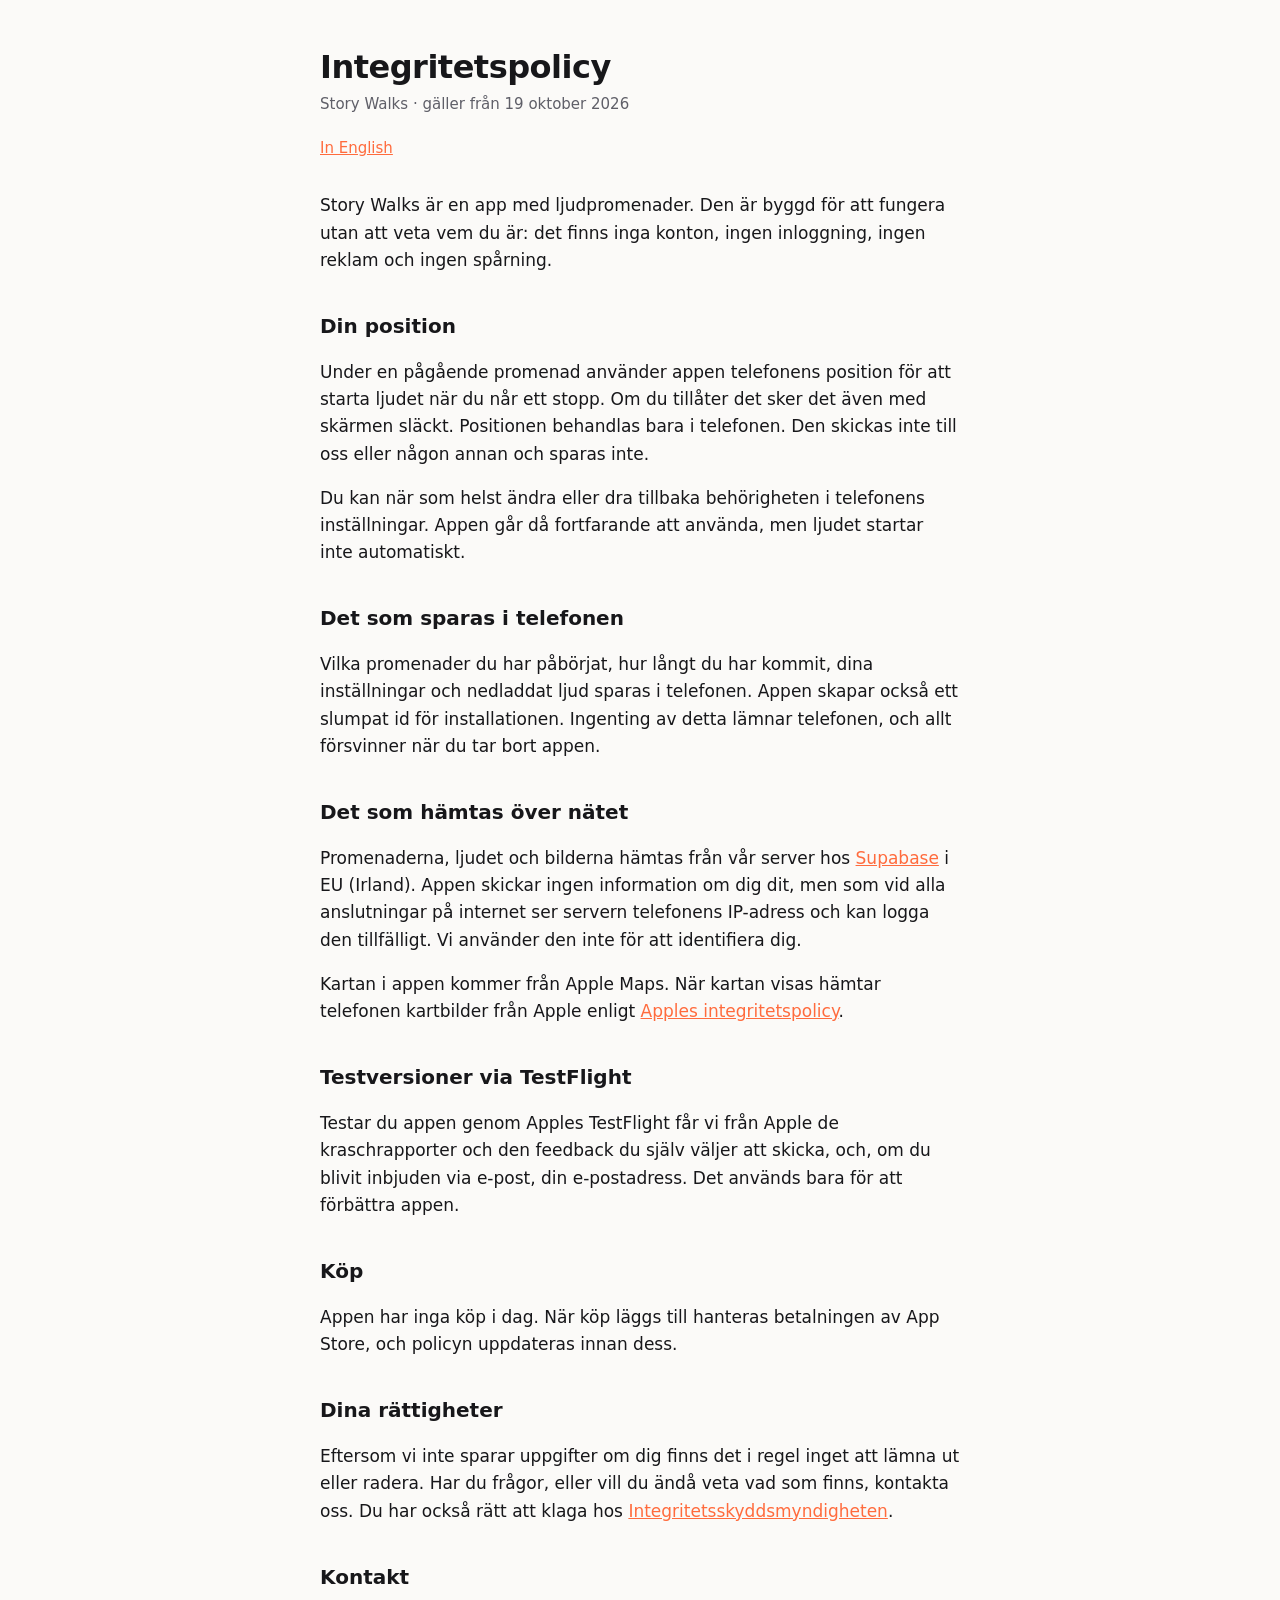
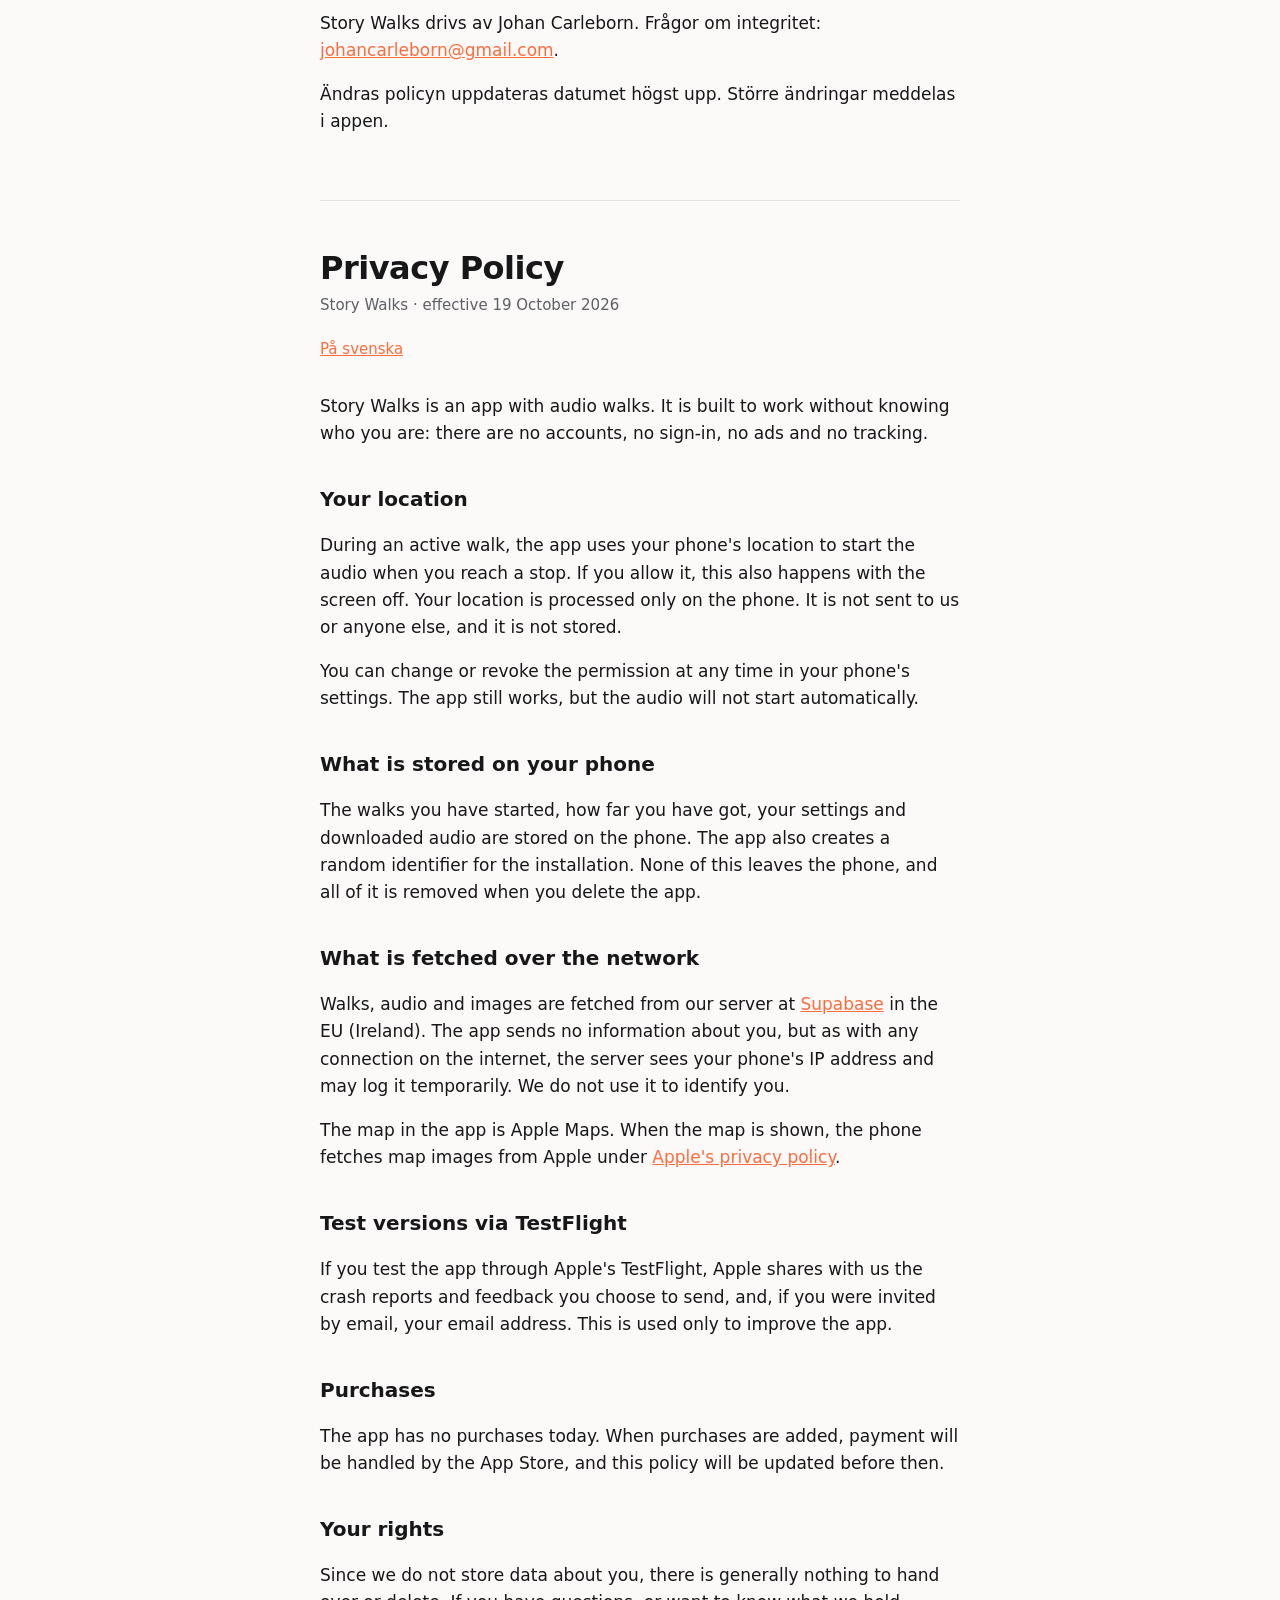
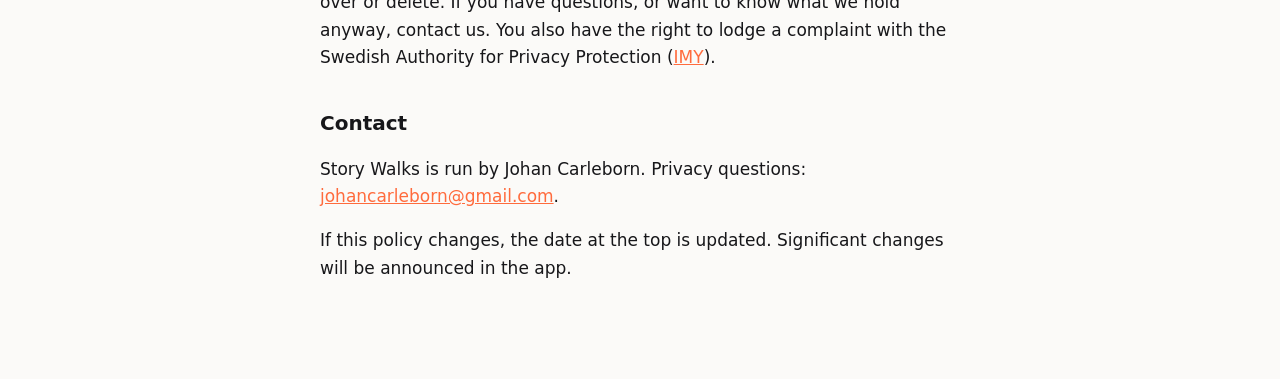
==== integritet/index.html @ 0d330c6c "Integritetspolicy på svenska och engelska Co-Authored-By: Claude Opus 5.5 <noreply@anthropic.com>" ====
<!doctype html>
<html lang="sv">
<head>
<meta charset="utf-8">
<meta name="viewport" content="width=device-width, initial-scale=1">
<title>Integritetspolicy – Story Walks</title>
<link rel="stylesheet" href="../stil.css">
</head>
<body>
<main>

<section id="sv" lang="sv">
<h1>Integritetspolicy</h1>
<p class="datum">Story Walks · gäller från 19 oktober 2026</p>
<p class="sprak"><a href="#en">In English</a></p>

<p>Story Walks är en app med ljudpromenader. Den är byggd för att fungera utan att veta vem du är: det finns inga konton, ingen inloggning, ingen reklam och ingen spårning.</p>

<h2>Din position</h2>
<p>Under en pågående promenad använder appen telefonens position för att starta ljudet när du når ett stopp. Om du tillåter det sker det även med skärmen släckt. Positionen behandlas bara i telefonen. Den skickas inte till oss eller någon annan och sparas inte.</p>
<p>Du kan när som helst ändra eller dra tillbaka behörigheten i telefonens inställningar. Appen går då fortfarande att använda, men ljudet startar inte automatiskt.</p>

<h2>Det som sparas i telefonen</h2>
<p>Vilka promenader du har påbörjat, hur långt du har kommit, dina inställningar och nedladdat ljud sparas i telefonen. Appen skapar också ett slumpat id för installationen. Ingenting av detta lämnar telefonen, och allt försvinner när du tar bort appen.</p>

<h2>Det som hämtas över nätet</h2>
<p>Promenaderna, ljudet och bilderna hämtas från vår server hos <a href="https://supabase.com/privacy">Supabase</a> i EU (Irland). Appen skickar ingen information om dig dit, men som vid alla anslutningar på internet ser servern telefonens IP-adress och kan logga den tillfälligt. Vi använder den inte för att identifiera dig.</p>
<p>Kartan i appen kommer från Apple Maps. När kartan visas hämtar telefonen kartbilder från Apple enligt <a href="https://www.apple.com/legal/privacy/">Apples integritetspolicy</a>.</p>

<h2>Testversioner via TestFlight</h2>
<p>Testar du appen genom Apples TestFlight får vi från Apple de kraschrapporter och den feedback du själv väljer att skicka, och, om du blivit inbjuden via e-post, din e-postadress. Det används bara för att förbättra appen.</p>

<h2>Köp</h2>
<p>Appen har inga köp i dag. När köp läggs till hanteras betalningen av App Store, och policyn uppdateras innan dess.</p>

<h2>Dina rättigheter</h2>
<p>Eftersom vi inte sparar uppgifter om dig finns det i regel inget att lämna ut eller radera. Har du frågor, eller vill du ändå veta vad som finns, kontakta oss. Du har också rätt att klaga hos <a href="https://www.imy.se">Integritetsskyddsmyndigheten</a>.</p>

<h2>Kontakt</h2>
<p>Story Walks drivs av Johan Carleborn. Frågor om integritet: <a href="mailto:johancarleborn@gmail.com">johancarleborn@gmail.com</a>.</p>
<p>Ändras policyn uppdateras datumet högst upp. Större ändringar meddelas i appen.</p>
</section>

<hr>

<section id="en" lang="en">
<h1>Privacy Policy</h1>
<p class="datum">Story Walks · effective 19 October 2026</p>
<p class="sprak"><a href="#sv">På svenska</a></p>

<p>Story Walks is an app with audio walks. It is built to work without knowing who you are: there are no accounts, no sign-in, no ads and no tracking.</p>

<h2>Your location</h2>
<p>During an active walk, the app uses your phone's location to start the audio when you reach a stop. If you allow it, this also happens with the screen off. Your location is processed only on the phone. It is not sent to us or anyone else, and it is not stored.</p>
<p>You can change or revoke the permission at any time in your phone's settings. The app still works, but the audio will not start automatically.</p>

<h2>What is stored on your phone</h2>
<p>The walks you have started, how far you have got, your settings and downloaded audio are stored on the phone. The app also creates a random identifier for the installation. None of this leaves the phone, and all of it is removed when you delete the app.</p>

<h2>What is fetched over the network</h2>
<p>Walks, audio and images are fetched from our server at <a href="https://supabase.com/privacy">Supabase</a> in the EU (Ireland). The app sends no information about you, but as with any connection on the internet, the server sees your phone's IP address and may log it temporarily. We do not use it to identify you.</p>
<p>The map in the app is Apple Maps. When the map is shown, the phone fetches map images from Apple under <a href="https://www.apple.com/legal/privacy/">Apple's privacy policy</a>.</p>

<h2>Test versions via TestFlight</h2>
<p>If you test the app through Apple's TestFlight, Apple shares with us the crash reports and feedback you choose to send, and, if you were invited by email, your email address. This is used only to improve the app.</p>

<h2>Purchases</h2>
<p>The app has no purchases today. When purchases are added, payment will be handled by the App Store, and this policy will be updated before then.</p>

<h2>Your rights</h2>
<p>Since we do not store data about you, there is generally nothing to hand over or delete. If you have questions, or want to know what we hold anyway, contact us. You also have the right to lodge a complaint with the Swedish Authority for Privacy Protection (<a href="https://www.imy.se/en/">IMY</a>).</p>

<h2>Contact</h2>
<p>Story Walks is run by Johan Carleborn. Privacy questions: <a href="mailto:johancarleborn@gmail.com">johancarleborn@gmail.com</a>.</p>
<p>If this policy changes, the date at the top is updated. Significant changes will be announced in the app.</p>
</section>

</main>
</body>
</html>
---- stil.css ----
:root {
  --accent: #ff6b3d;
  --ink: #17171a;
  --sub: #5f5f68;
  --line: #e7e3dc;
  --page: #fbfaf8;
}
@media (prefers-color-scheme: dark) {
  :root {
    --ink: #f2f1ee;
    --sub: #a8a8b0;
    --line: #2c2c31;
    --page: #17171a;
  }
}
* { box-sizing: border-box; }
html { -webkit-text-size-adjust: 100%; }
body {
  margin: 0;
  background: var(--page);
  color: var(--ink);
  font: 17px/1.6 ui-sans-serif, system-ui, -apple-system, "Segoe UI", Roboto, sans-serif;
}
main { max-width: 680px; margin: 0 auto; padding: 48px 20px 80px; }
h1 { font-size: 32px; line-height: 1.2; letter-spacing: -0.5px; margin: 0 0 6px; }
h2 { font-size: 20px; margin: 36px 0 8px; }
p, li { color: var(--ink); }
ul { padding-left: 22px; }
a { color: var(--accent); }
.sprak { display: flex; gap: 16px; margin: 0 0 32px; font-size: 15px; }
.datum { color: var(--sub); font-size: 15px; margin: 0 0 20px; }
hr { border: 0; border-top: 1px solid var(--line); margin: 64px 0 48px; }
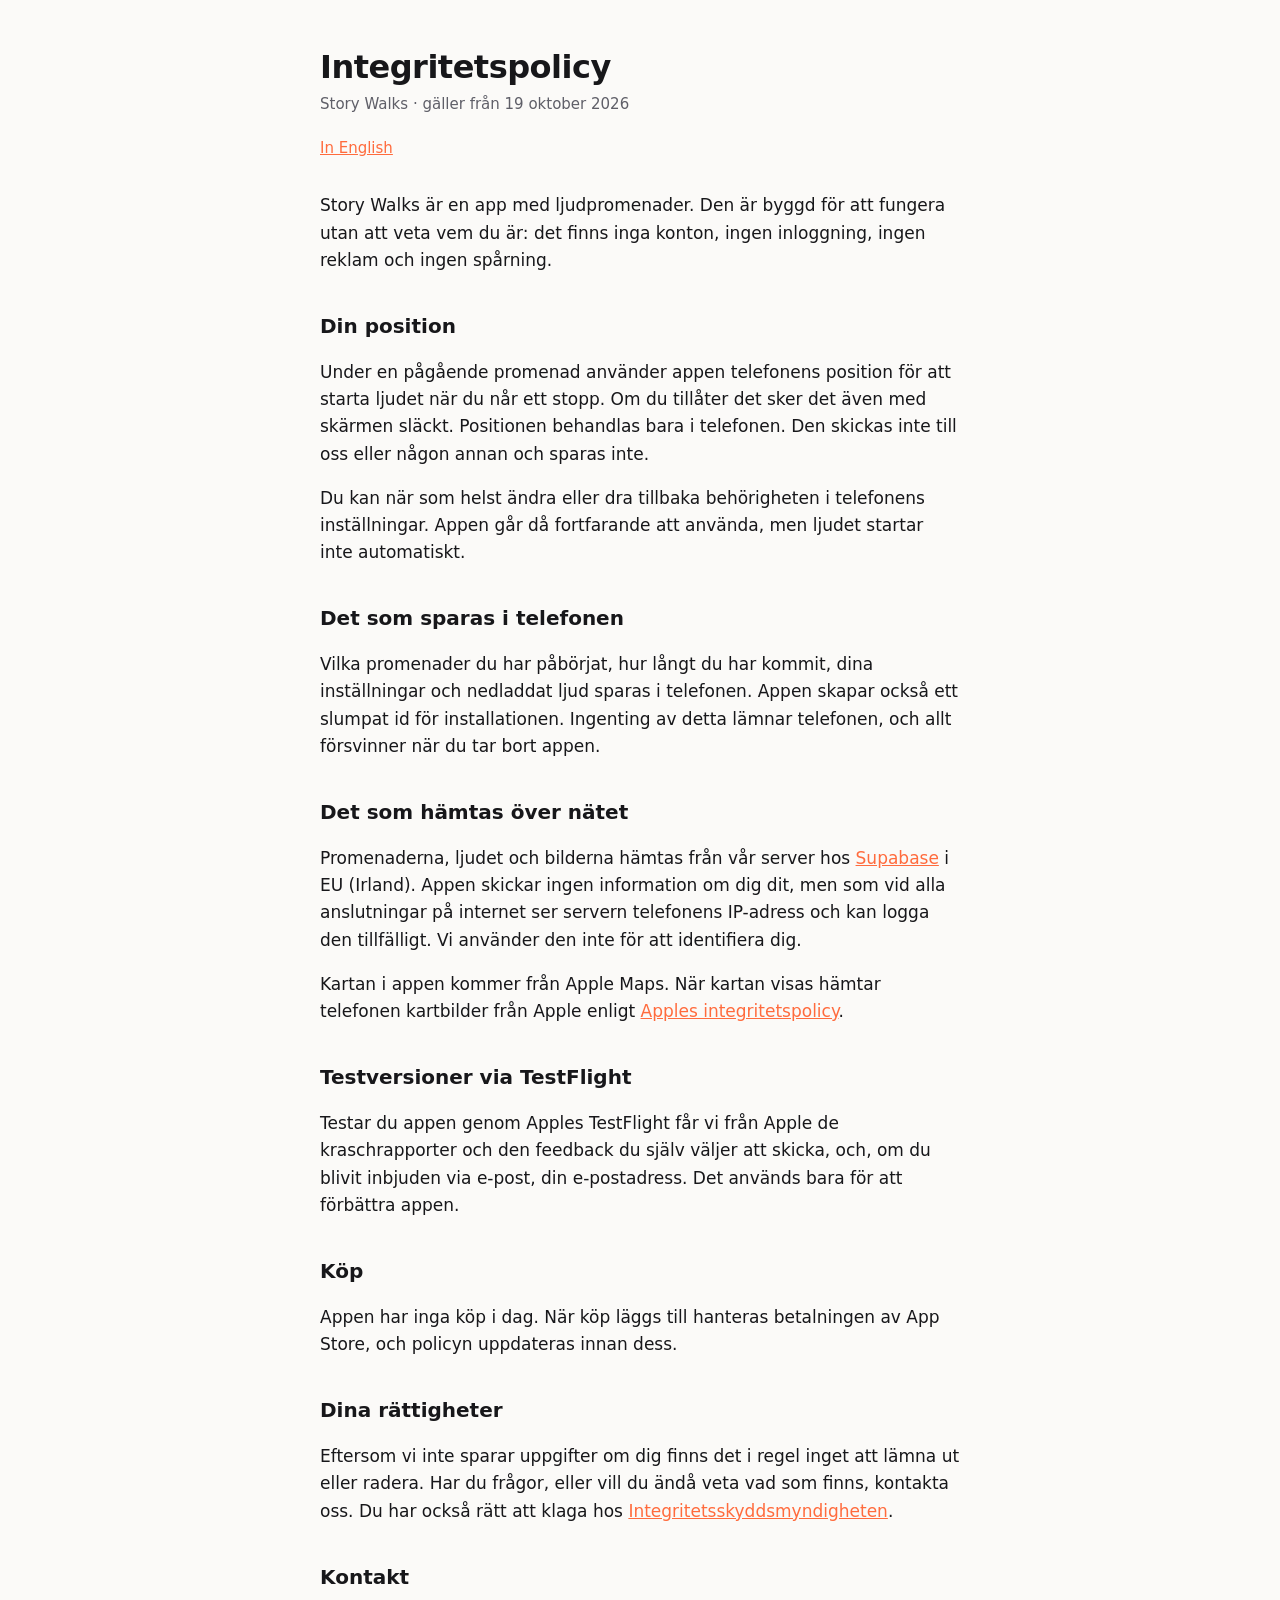
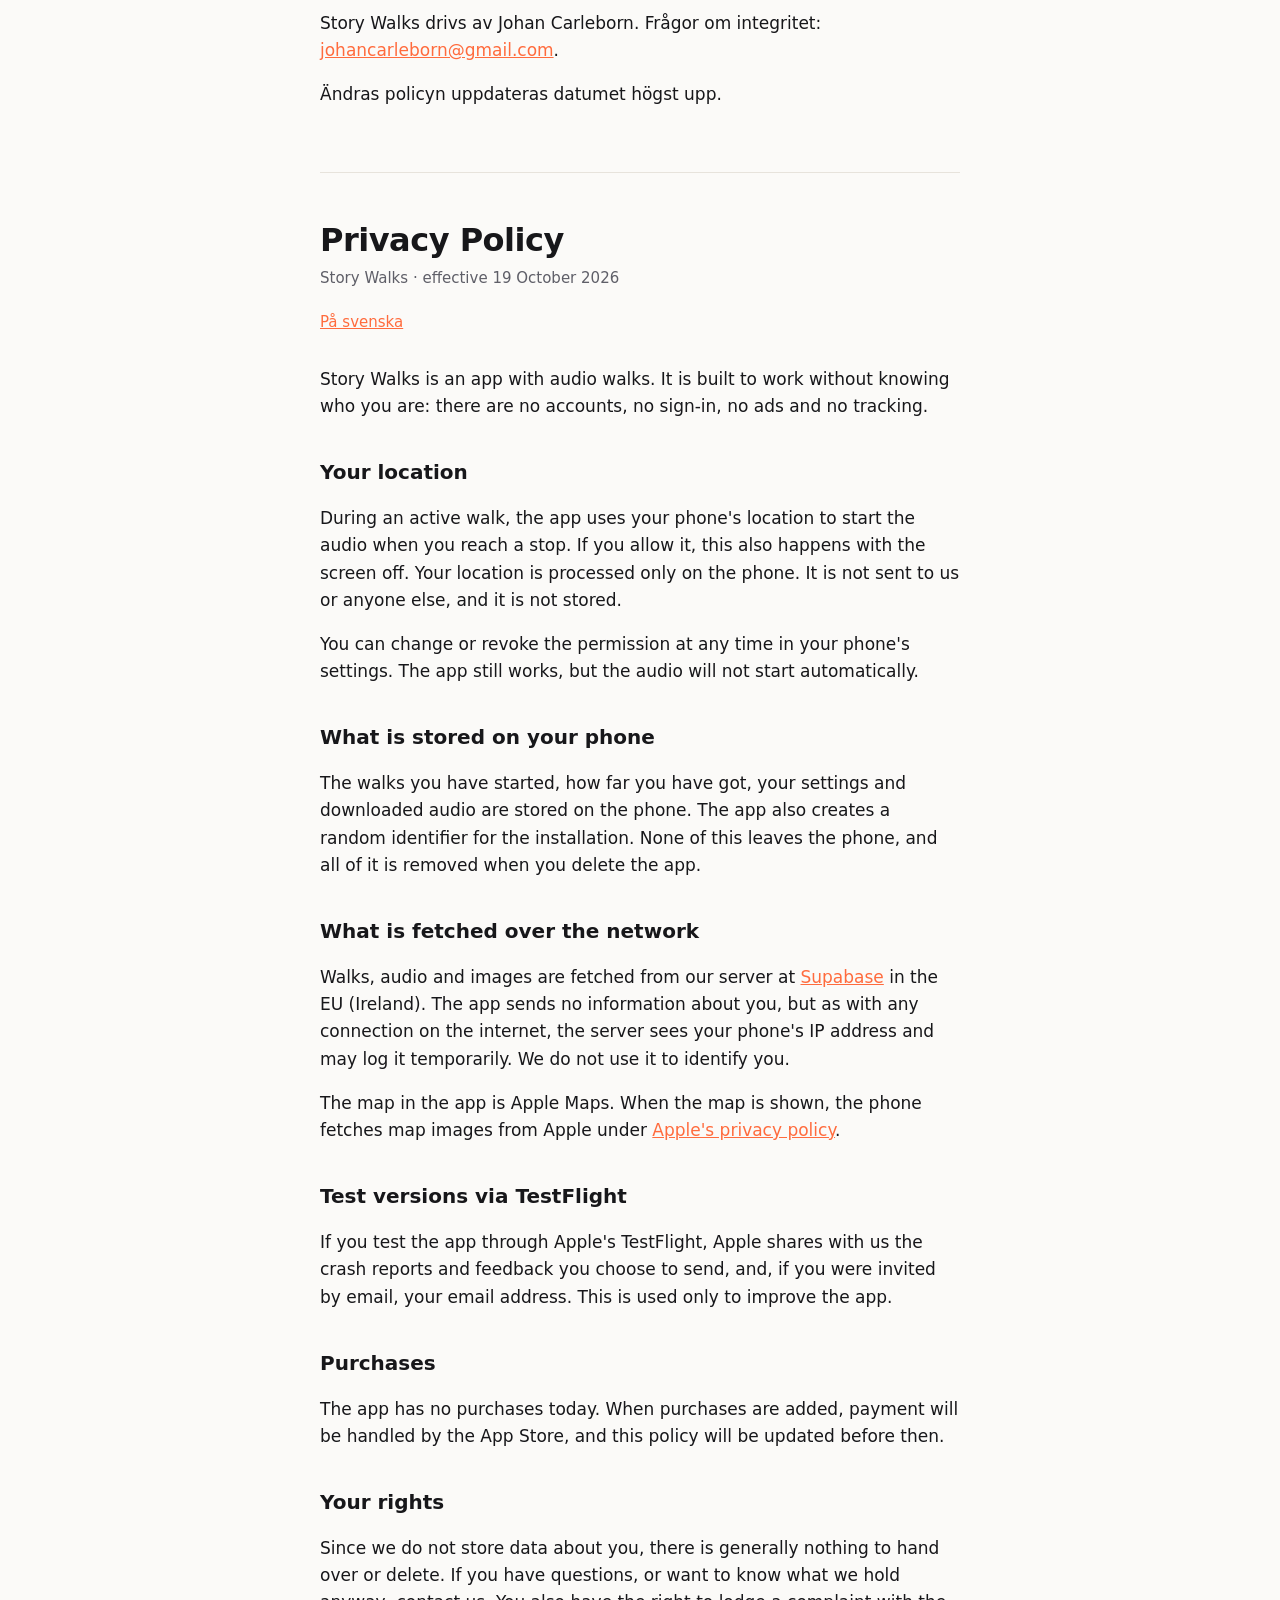
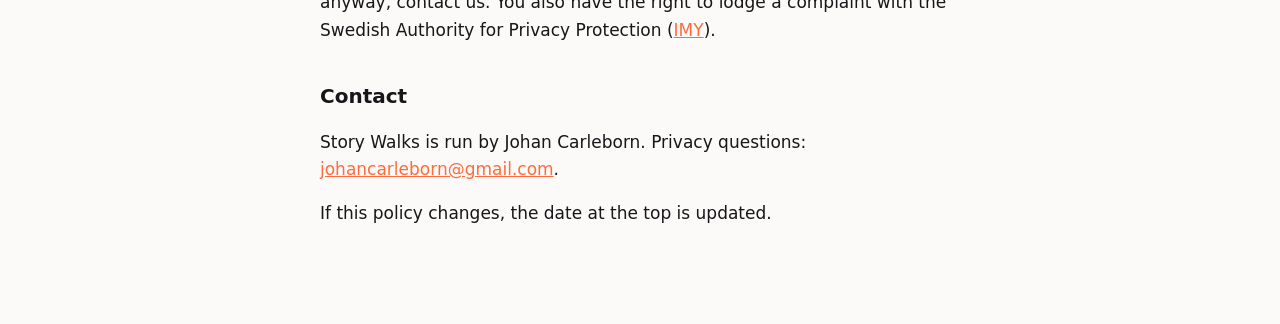
==== commit 6b51fb5f: "Lova inte aviseringar appen inte kan göra Co-Authored-By: Claude Opus 5.5 <noreply@anthropic.com>" ====
--- a/integritet/index.html
+++ b/integritet/index.html
@@ -38,7 +38,7 @@
 
 <h2>Kontakt</h2>
 <p>Story Walks drivs av Johan Carleborn. Frågor om integritet: <a href="mailto:johancarleborn@gmail.com">johancarleborn@gmail.com</a>.</p>
-<p>Ändras policyn uppdateras datumet högst upp. Större ändringar meddelas i appen.</p>
+<p>Ändras policyn uppdateras datumet högst upp.</p>
 </section>
 
 <hr>
@@ -72,7 +72,7 @@
 
 <h2>Contact</h2>
 <p>Story Walks is run by Johan Carleborn. Privacy questions: <a href="mailto:johancarleborn@gmail.com">johancarleborn@gmail.com</a>.</p>
-<p>If this policy changes, the date at the top is updated. Significant changes will be announced in the app.</p>
+<p>If this policy changes, the date at the top is updated.</p>
 </section>
 
 </main>
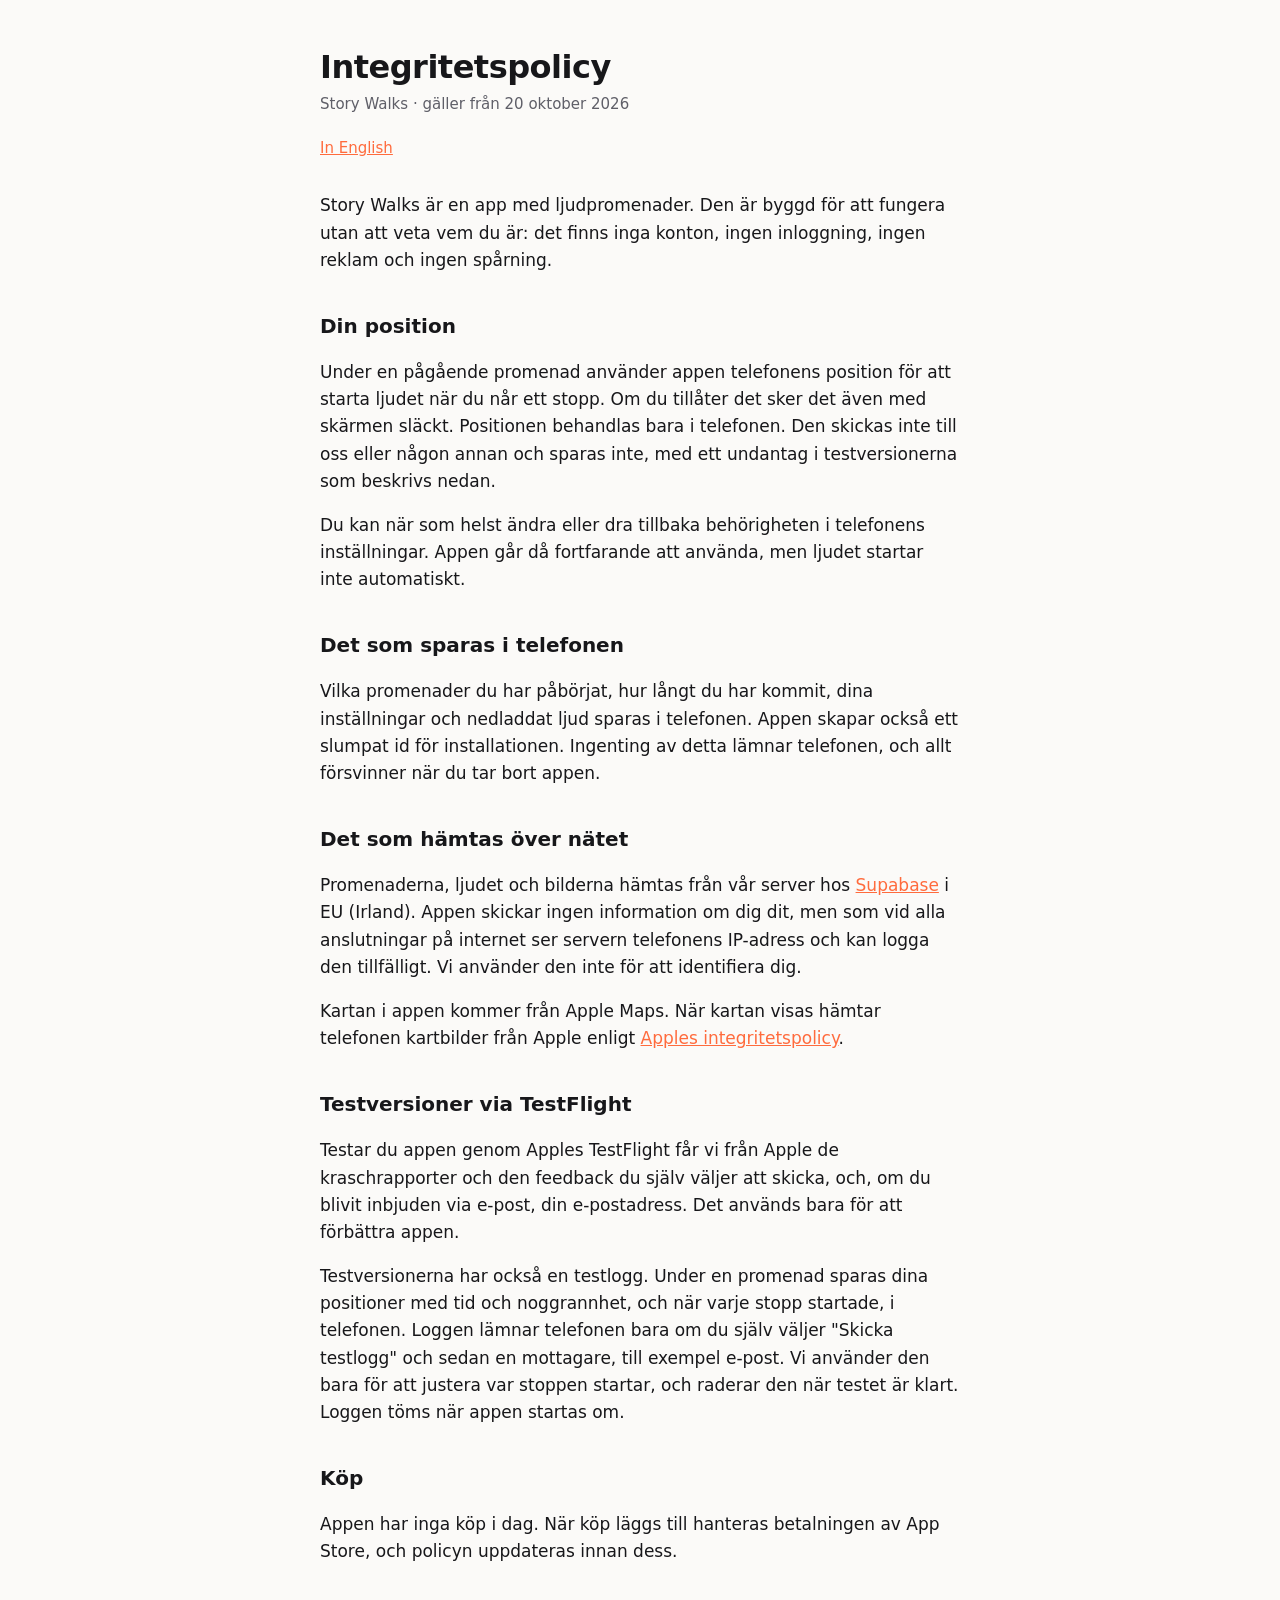
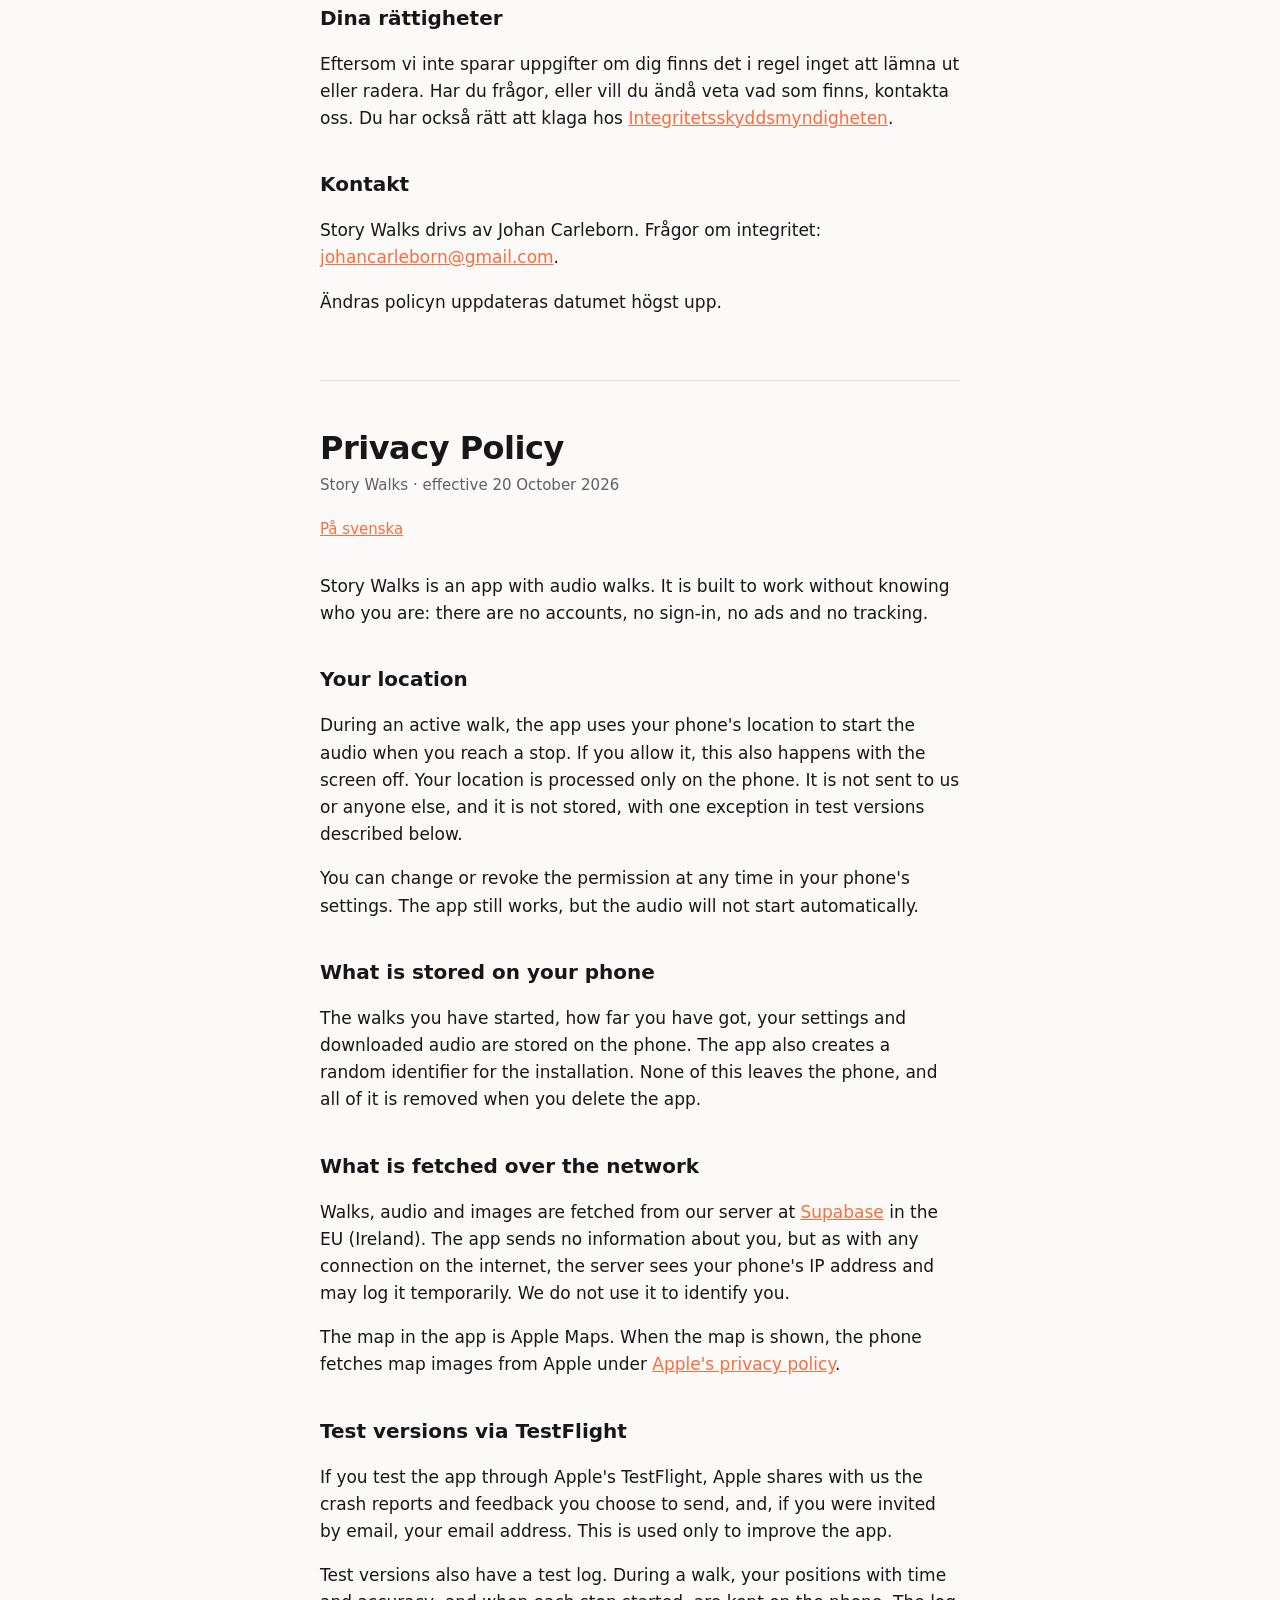
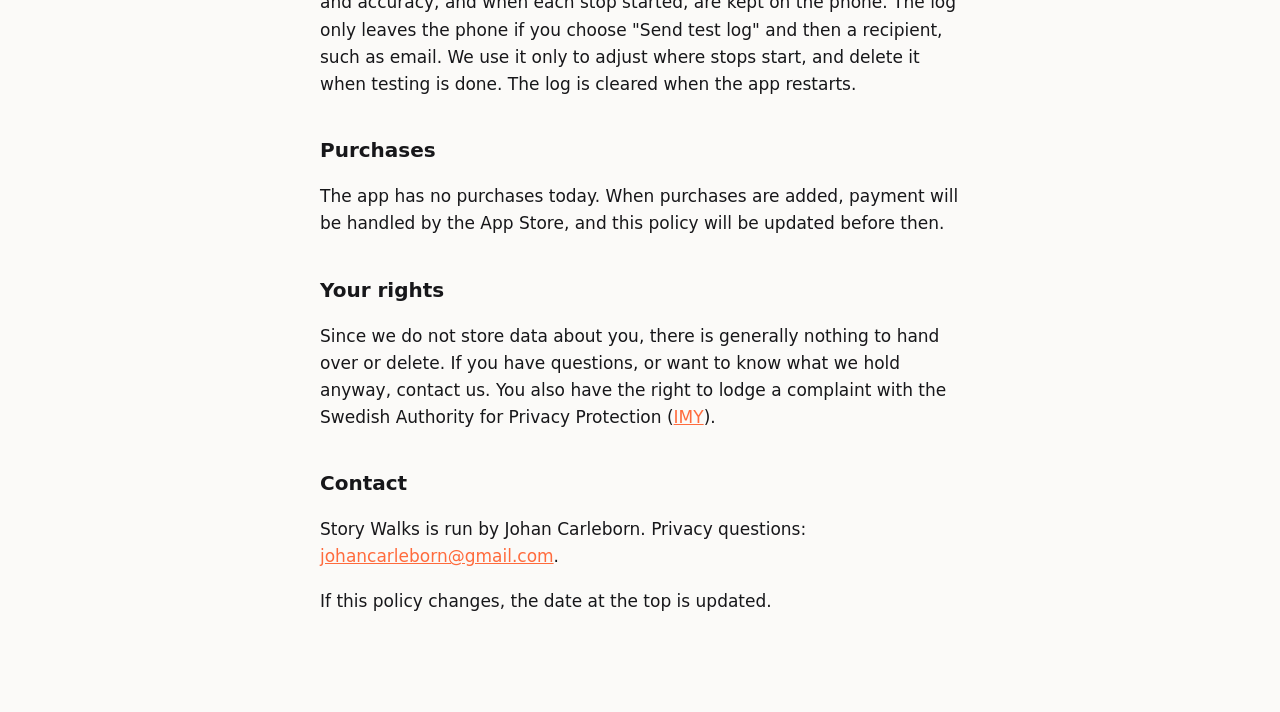
==== commit 0b24f9fe: "Testloggen i testversionerna Co-Authored-By: Claude Opus 5.5 <noreply@anthropic.com>" ====
--- a/integritet/index.html
+++ b/integritet/index.html
@@ -11,13 +11,13 @@
 
 <section id="sv" lang="sv">
 <h1>Integritetspolicy</h1>
-<p class="datum">Story Walks · gäller från 19 oktober 2026</p>
+<p class="datum">Story Walks · gäller från 20 oktober 2026</p>
 <p class="sprak"><a href="#en">In English</a></p>
 
 <p>Story Walks är en app med ljudpromenader. Den är byggd för att fungera utan att veta vem du är: det finns inga konton, ingen inloggning, ingen reklam och ingen spårning.</p>
 
 <h2>Din position</h2>
-<p>Under en pågående promenad använder appen telefonens position för att starta ljudet när du når ett stopp. Om du tillåter det sker det även med skärmen släckt. Positionen behandlas bara i telefonen. Den skickas inte till oss eller någon annan och sparas inte.</p>
+<p>Under en pågående promenad använder appen telefonens position för att starta ljudet när du når ett stopp. Om du tillåter det sker det även med skärmen släckt. Positionen behandlas bara i telefonen. Den skickas inte till oss eller någon annan och sparas inte, med ett undantag i testversionerna som beskrivs nedan.</p>
 <p>Du kan när som helst ändra eller dra tillbaka behörigheten i telefonens inställningar. Appen går då fortfarande att använda, men ljudet startar inte automatiskt.</p>
 
 <h2>Det som sparas i telefonen</h2>
@@ -29,6 +29,7 @@
 
 <h2>Testversioner via TestFlight</h2>
 <p>Testar du appen genom Apples TestFlight får vi från Apple de kraschrapporter och den feedback du själv väljer att skicka, och, om du blivit inbjuden via e-post, din e-postadress. Det används bara för att förbättra appen.</p>
+<p>Testversionerna har också en testlogg. Under en promenad sparas dina positioner med tid och noggrannhet, och när varje stopp startade, i telefonen. Loggen lämnar telefonen bara om du själv väljer "Skicka testlogg" och sedan en mottagare, till exempel e-post. Vi använder den bara för att justera var stoppen startar, och raderar den när testet är klart. Loggen töms när appen startas om.</p>
 
 <h2>Köp</h2>
 <p>Appen har inga köp i dag. När köp läggs till hanteras betalningen av App Store, och policyn uppdateras innan dess.</p>
@@ -45,13 +46,13 @@
 
 <section id="en" lang="en">
 <h1>Privacy Policy</h1>
-<p class="datum">Story Walks · effective 19 October 2026</p>
+<p class="datum">Story Walks · effective 20 October 2026</p>
 <p class="sprak"><a href="#sv">På svenska</a></p>
 
 <p>Story Walks is an app with audio walks. It is built to work without knowing who you are: there are no accounts, no sign-in, no ads and no tracking.</p>
 
 <h2>Your location</h2>
-<p>During an active walk, the app uses your phone's location to start the audio when you reach a stop. If you allow it, this also happens with the screen off. Your location is processed only on the phone. It is not sent to us or anyone else, and it is not stored.</p>
+<p>During an active walk, the app uses your phone's location to start the audio when you reach a stop. If you allow it, this also happens with the screen off. Your location is processed only on the phone. It is not sent to us or anyone else, and it is not stored, with one exception in test versions described below.</p>
 <p>You can change or revoke the permission at any time in your phone's settings. The app still works, but the audio will not start automatically.</p>
 
 <h2>What is stored on your phone</h2>
@@ -63,6 +64,7 @@
 
 <h2>Test versions via TestFlight</h2>
 <p>If you test the app through Apple's TestFlight, Apple shares with us the crash reports and feedback you choose to send, and, if you were invited by email, your email address. This is used only to improve the app.</p>
+<p>Test versions also have a test log. During a walk, your positions with time and accuracy, and when each stop started, are kept on the phone. The log only leaves the phone if you choose "Send test log" and then a recipient, such as email. We use it only to adjust where stops start, and delete it when testing is done. The log is cleared when the app restarts.</p>
 
 <h2>Purchases</h2>
 <p>The app has no purchases today. When purchases are added, payment will be handled by the App Store, and this policy will be updated before then.</p>
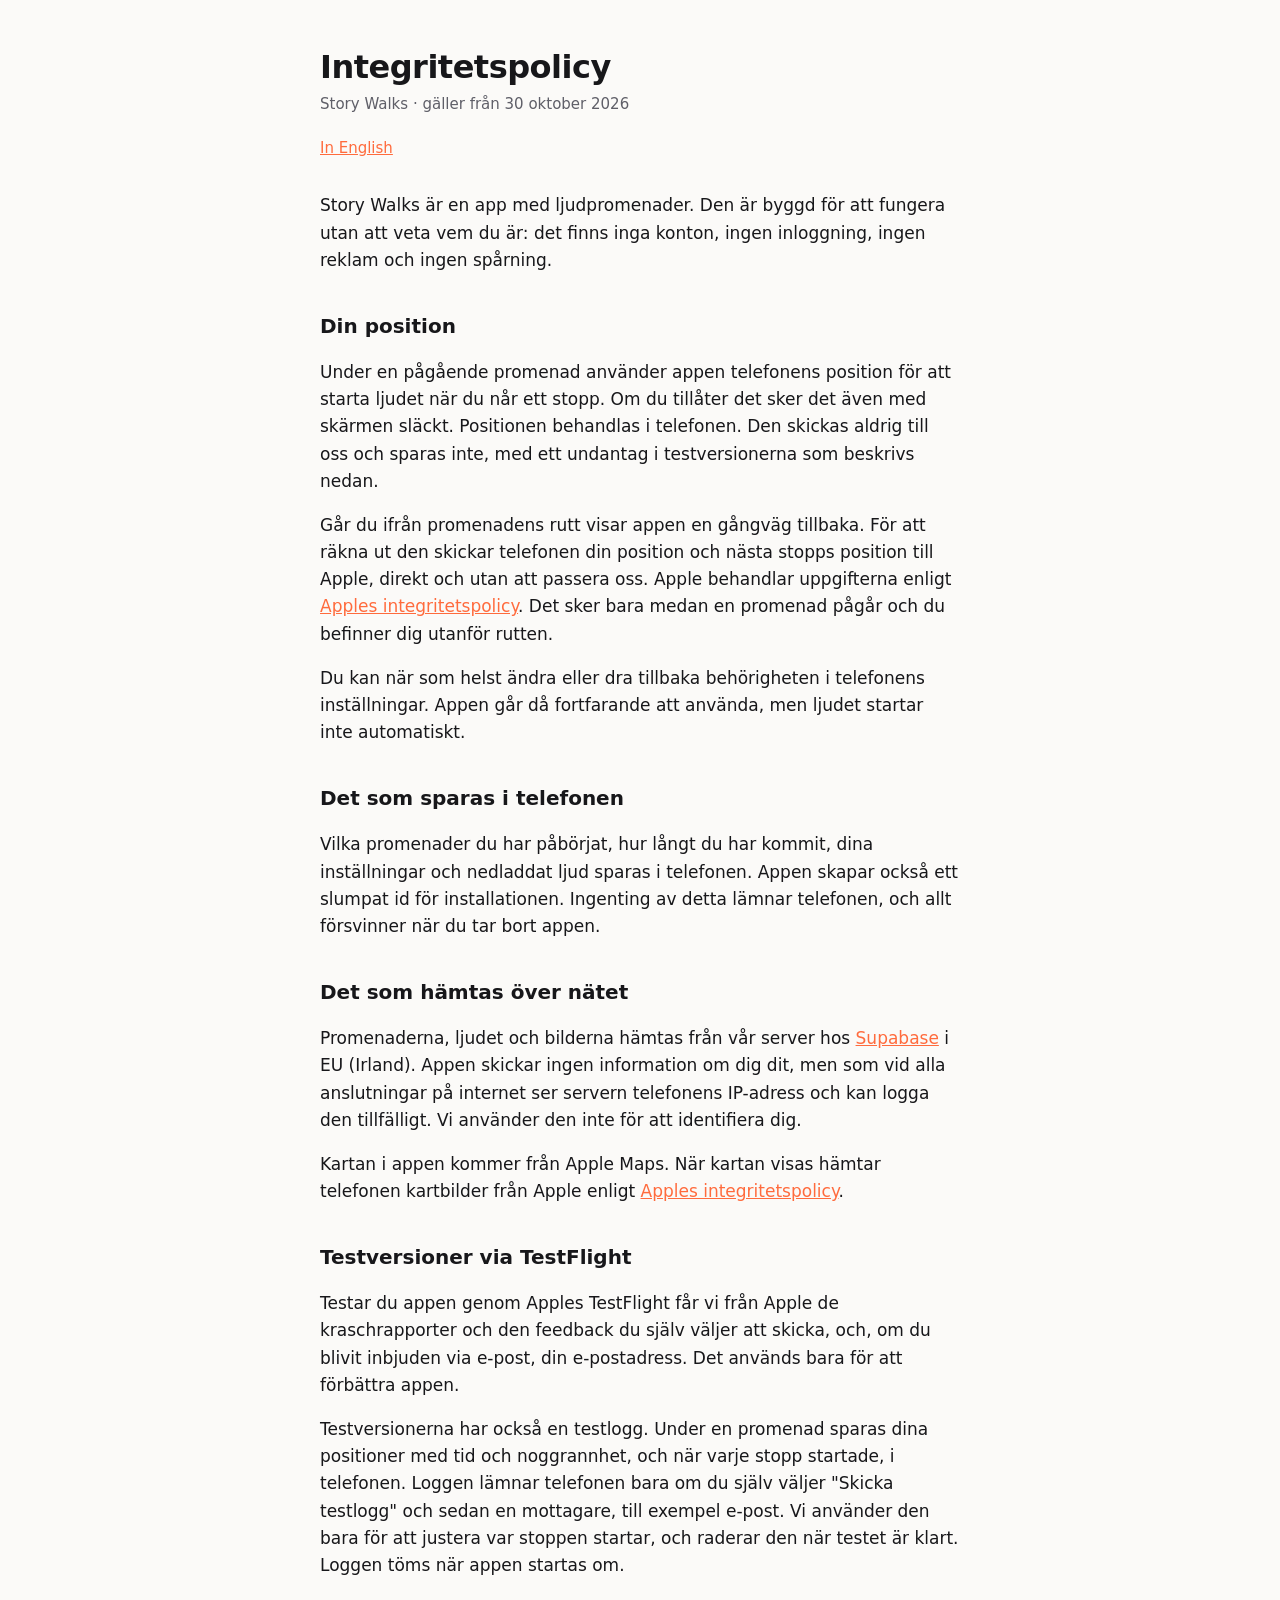
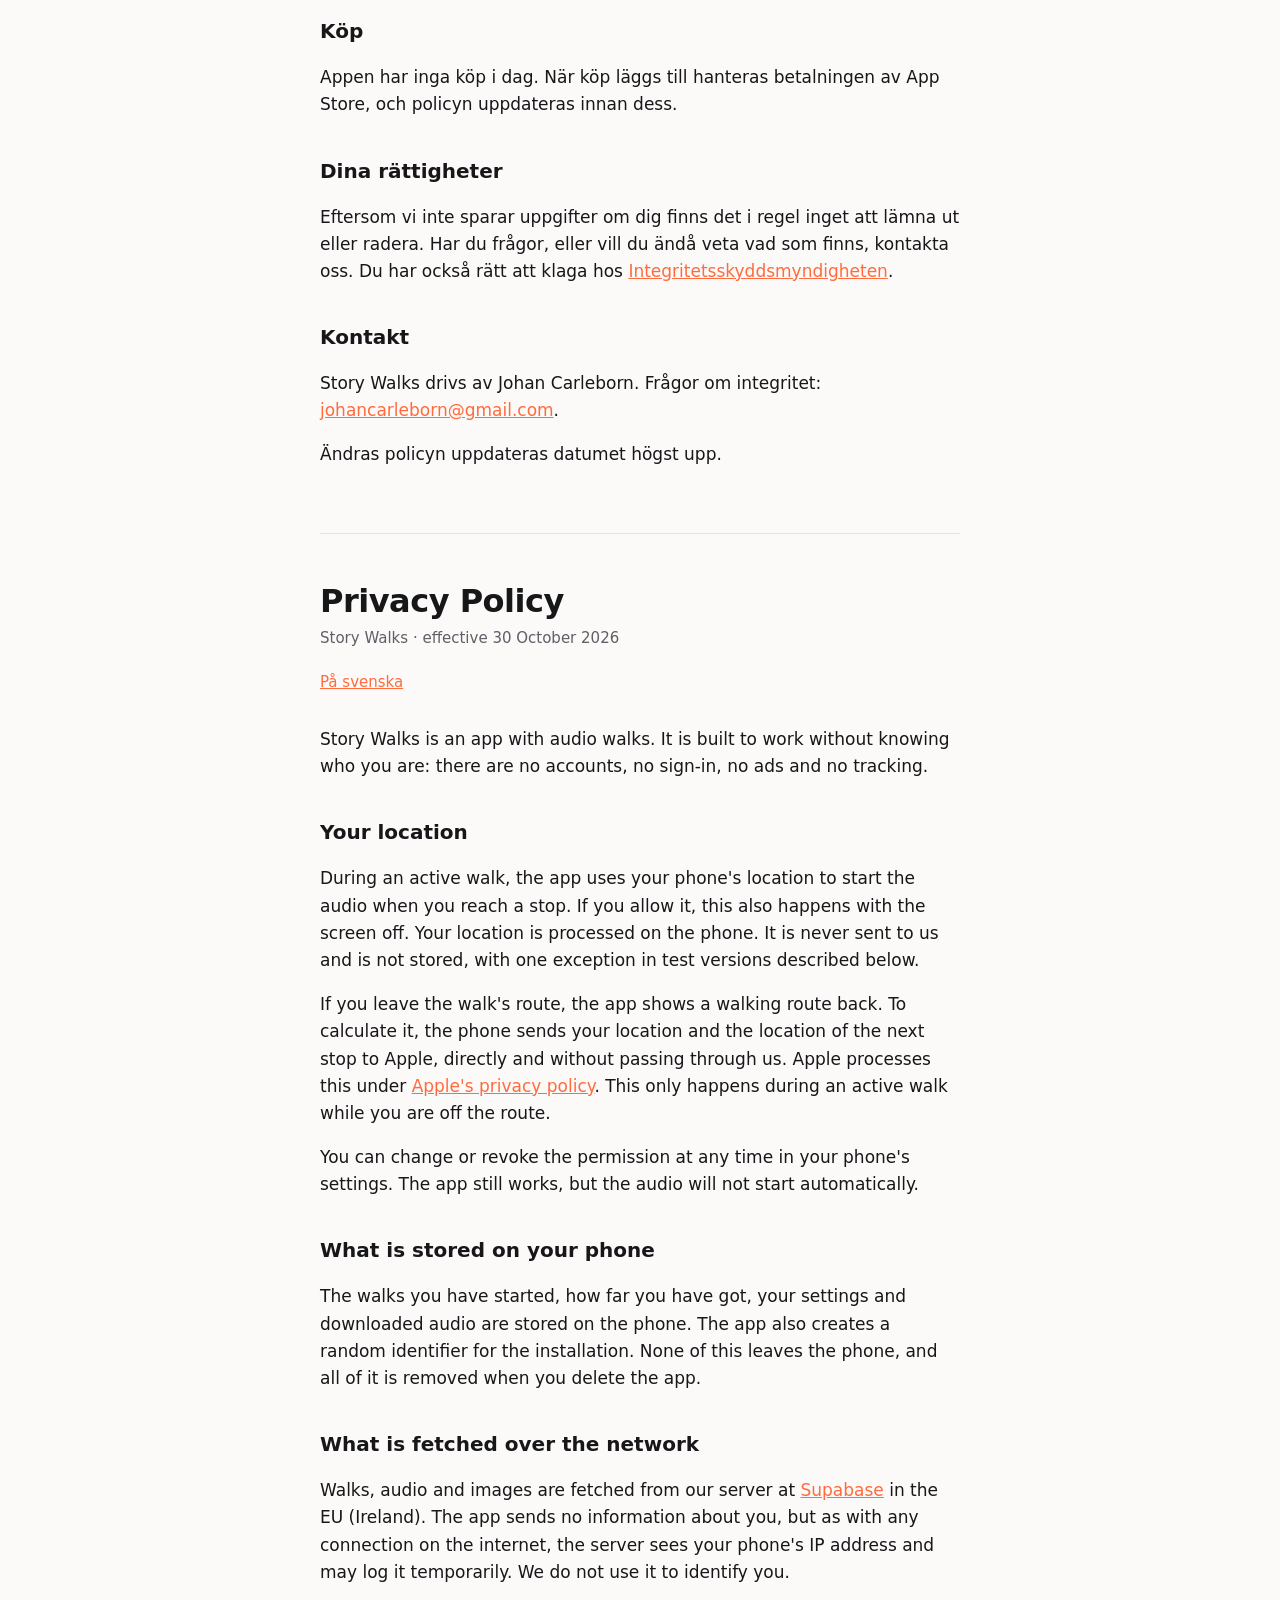
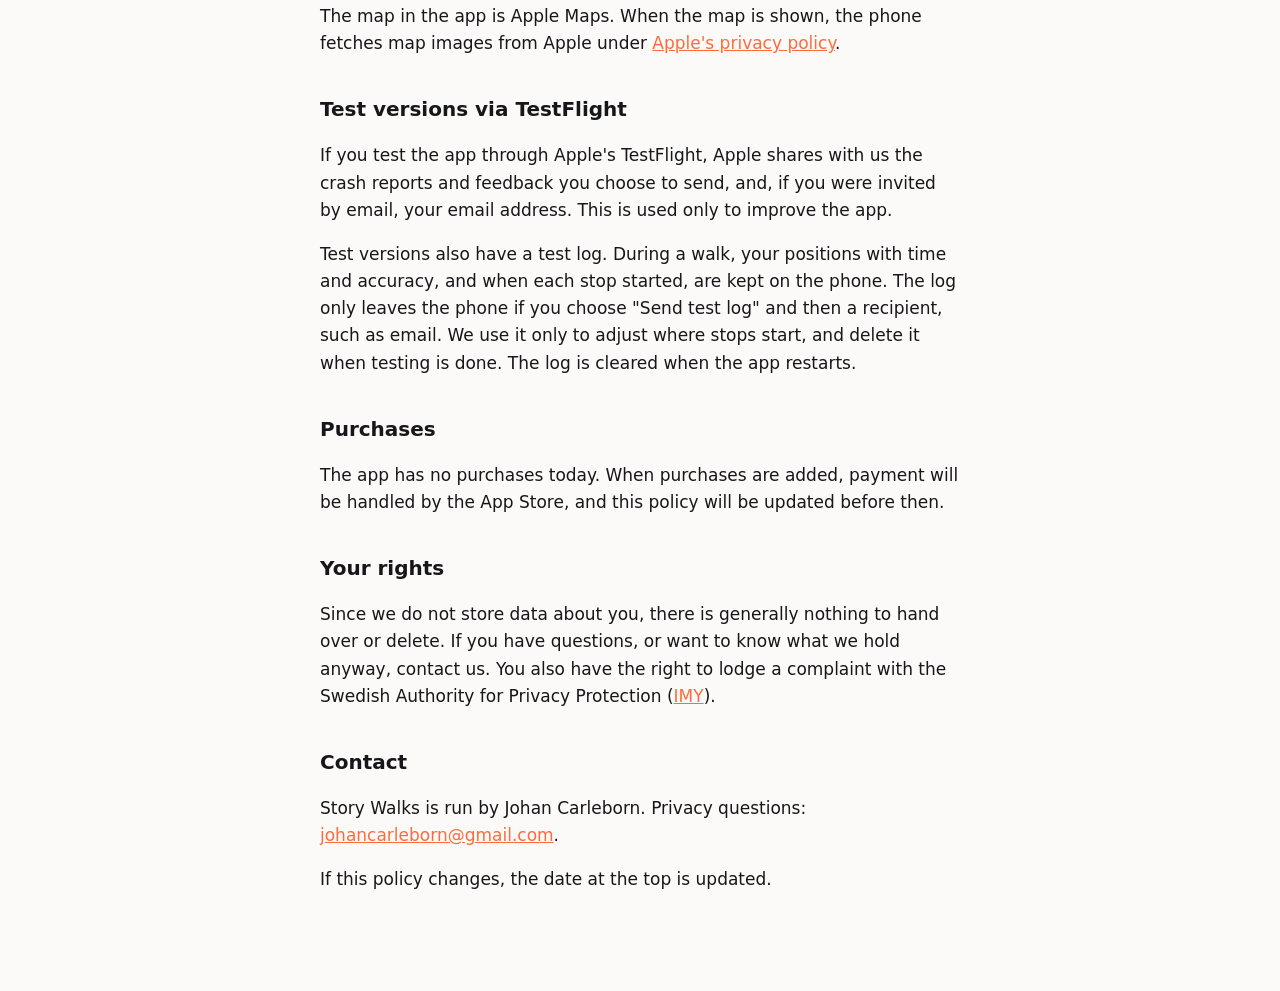
==== commit 83bd293f: "Gångvägen tillbaka skickar positionen till Apple Co-Authored-By: Claude Opus 5.5 <noreply@anthropic." ====
--- a/integritet/index.html
+++ b/integritet/index.html
@@ -11,13 +11,14 @@
 
 <section id="sv" lang="sv">
 <h1>Integritetspolicy</h1>
-<p class="datum">Story Walks · gäller från 20 oktober 2026</p>
+<p class="datum">Story Walks · gäller från 30 oktober 2026</p>
 <p class="sprak"><a href="#en">In English</a></p>
 
 <p>Story Walks är en app med ljudpromenader. Den är byggd för att fungera utan att veta vem du är: det finns inga konton, ingen inloggning, ingen reklam och ingen spårning.</p>
 
 <h2>Din position</h2>
-<p>Under en pågående promenad använder appen telefonens position för att starta ljudet när du når ett stopp. Om du tillåter det sker det även med skärmen släckt. Positionen behandlas bara i telefonen. Den skickas inte till oss eller någon annan och sparas inte, med ett undantag i testversionerna som beskrivs nedan.</p>
+<p>Under en pågående promenad använder appen telefonens position för att starta ljudet när du når ett stopp. Om du tillåter det sker det även med skärmen släckt. Positionen behandlas i telefonen. Den skickas aldrig till oss och sparas inte, med ett undantag i testversionerna som beskrivs nedan.</p>
+<p>Går du ifrån promenadens rutt visar appen en gångväg tillbaka. För att räkna ut den skickar telefonen din position och nästa stopps position till Apple, direkt och utan att passera oss. Apple behandlar uppgifterna enligt <a href="https://www.apple.com/legal/privacy/">Apples integritetspolicy</a>. Det sker bara medan en promenad pågår och du befinner dig utanför rutten.</p>
 <p>Du kan när som helst ändra eller dra tillbaka behörigheten i telefonens inställningar. Appen går då fortfarande att använda, men ljudet startar inte automatiskt.</p>
 
 <h2>Det som sparas i telefonen</h2>
@@ -46,13 +47,14 @@
 
 <section id="en" lang="en">
 <h1>Privacy Policy</h1>
-<p class="datum">Story Walks · effective 20 October 2026</p>
+<p class="datum">Story Walks · effective 30 October 2026</p>
 <p class="sprak"><a href="#sv">På svenska</a></p>
 
 <p>Story Walks is an app with audio walks. It is built to work without knowing who you are: there are no accounts, no sign-in, no ads and no tracking.</p>
 
 <h2>Your location</h2>
-<p>During an active walk, the app uses your phone's location to start the audio when you reach a stop. If you allow it, this also happens with the screen off. Your location is processed only on the phone. It is not sent to us or anyone else, and it is not stored, with one exception in test versions described below.</p>
+<p>During an active walk, the app uses your phone's location to start the audio when you reach a stop. If you allow it, this also happens with the screen off. Your location is processed on the phone. It is never sent to us and is not stored, with one exception in test versions described below.</p>
+<p>If you leave the walk's route, the app shows a walking route back. To calculate it, the phone sends your location and the location of the next stop to Apple, directly and without passing through us. Apple processes this under <a href="https://www.apple.com/legal/privacy/">Apple's privacy policy</a>. This only happens during an active walk while you are off the route.</p>
 <p>You can change or revoke the permission at any time in your phone's settings. The app still works, but the audio will not start automatically.</p>
 
 <h2>What is stored on your phone</h2>
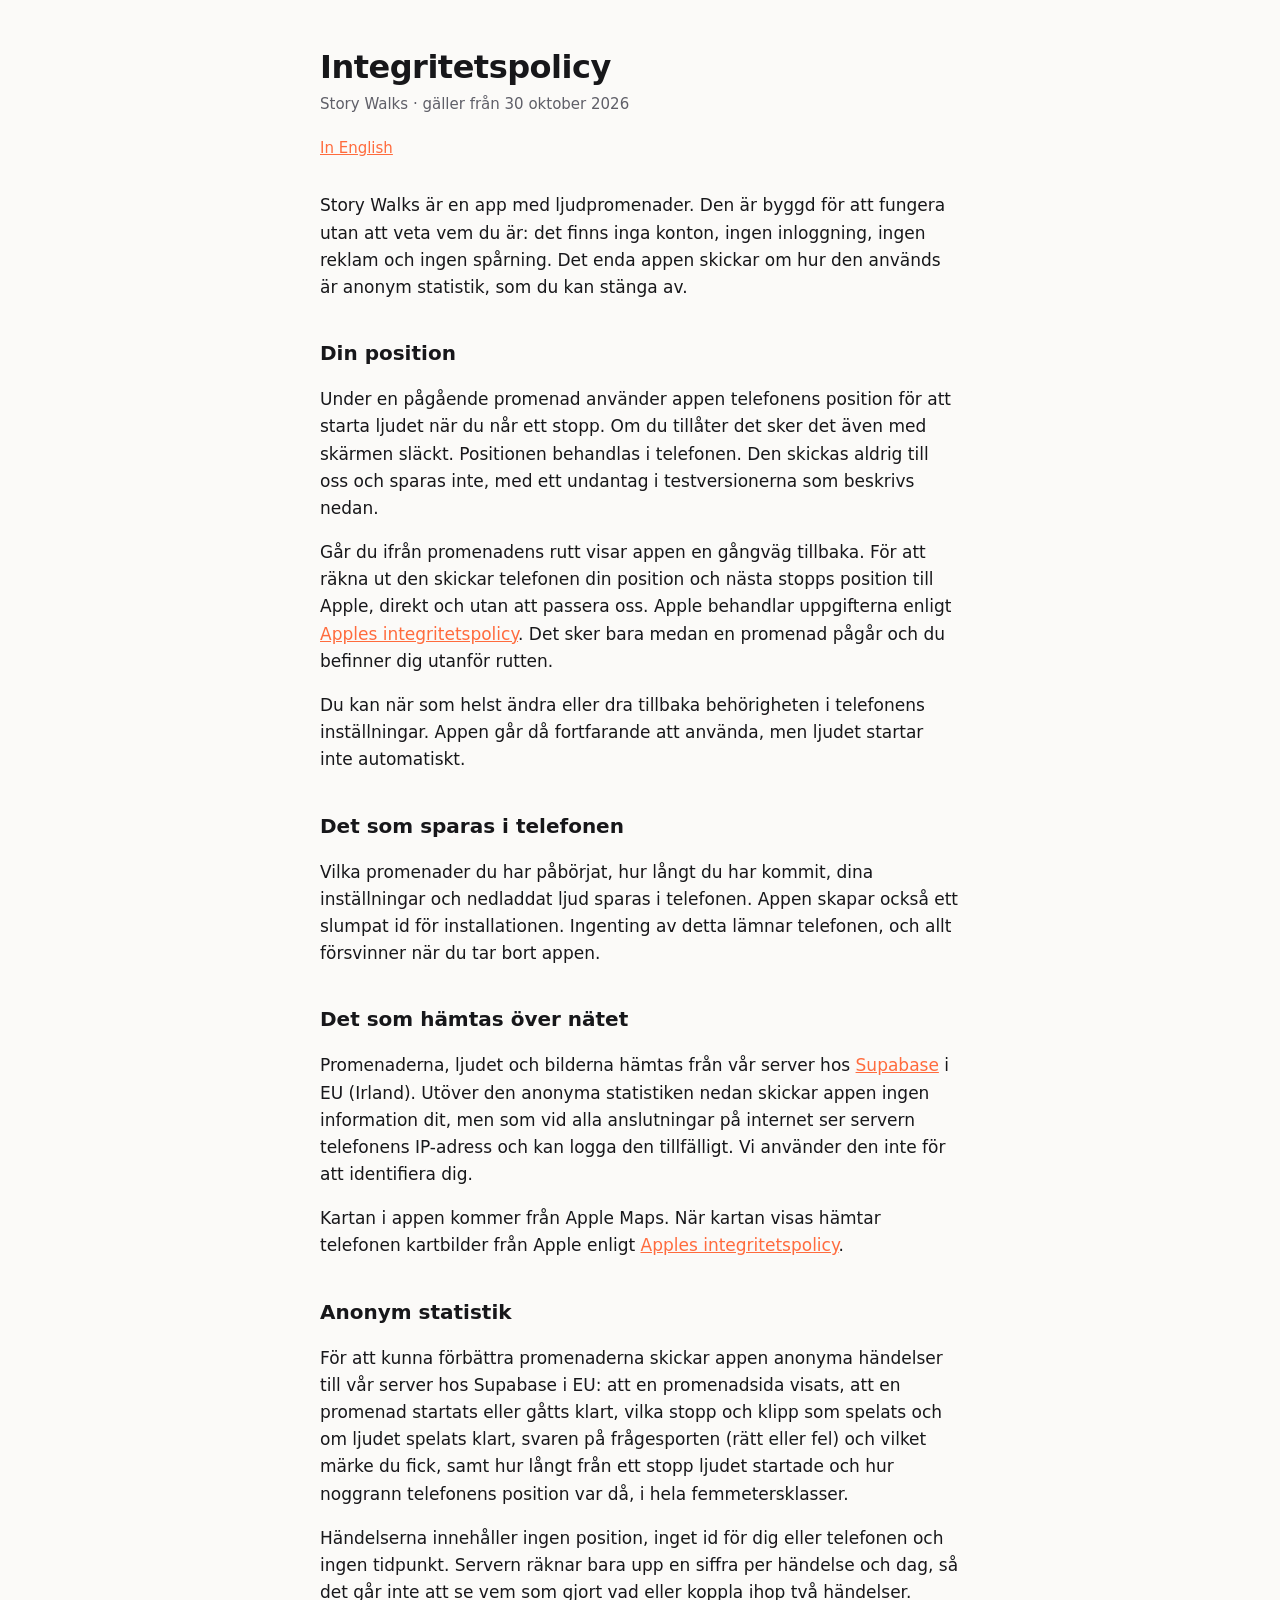
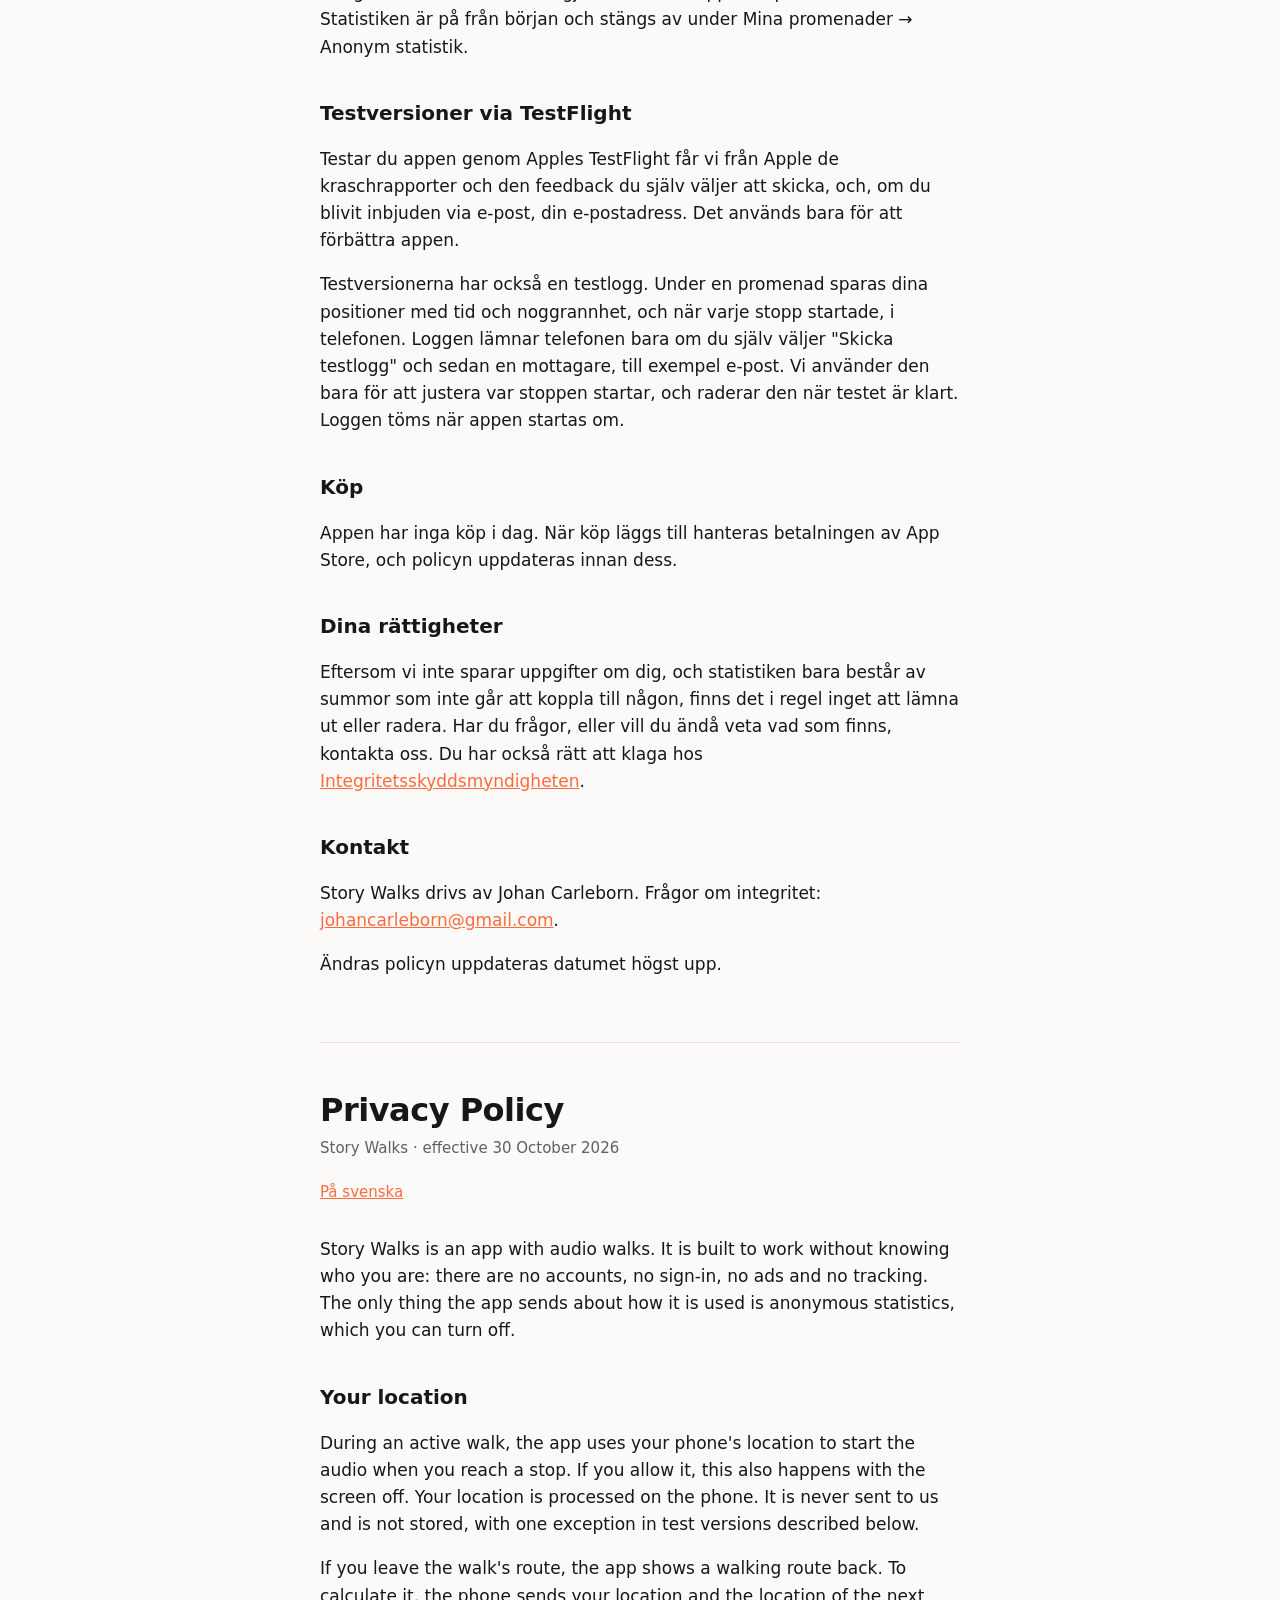
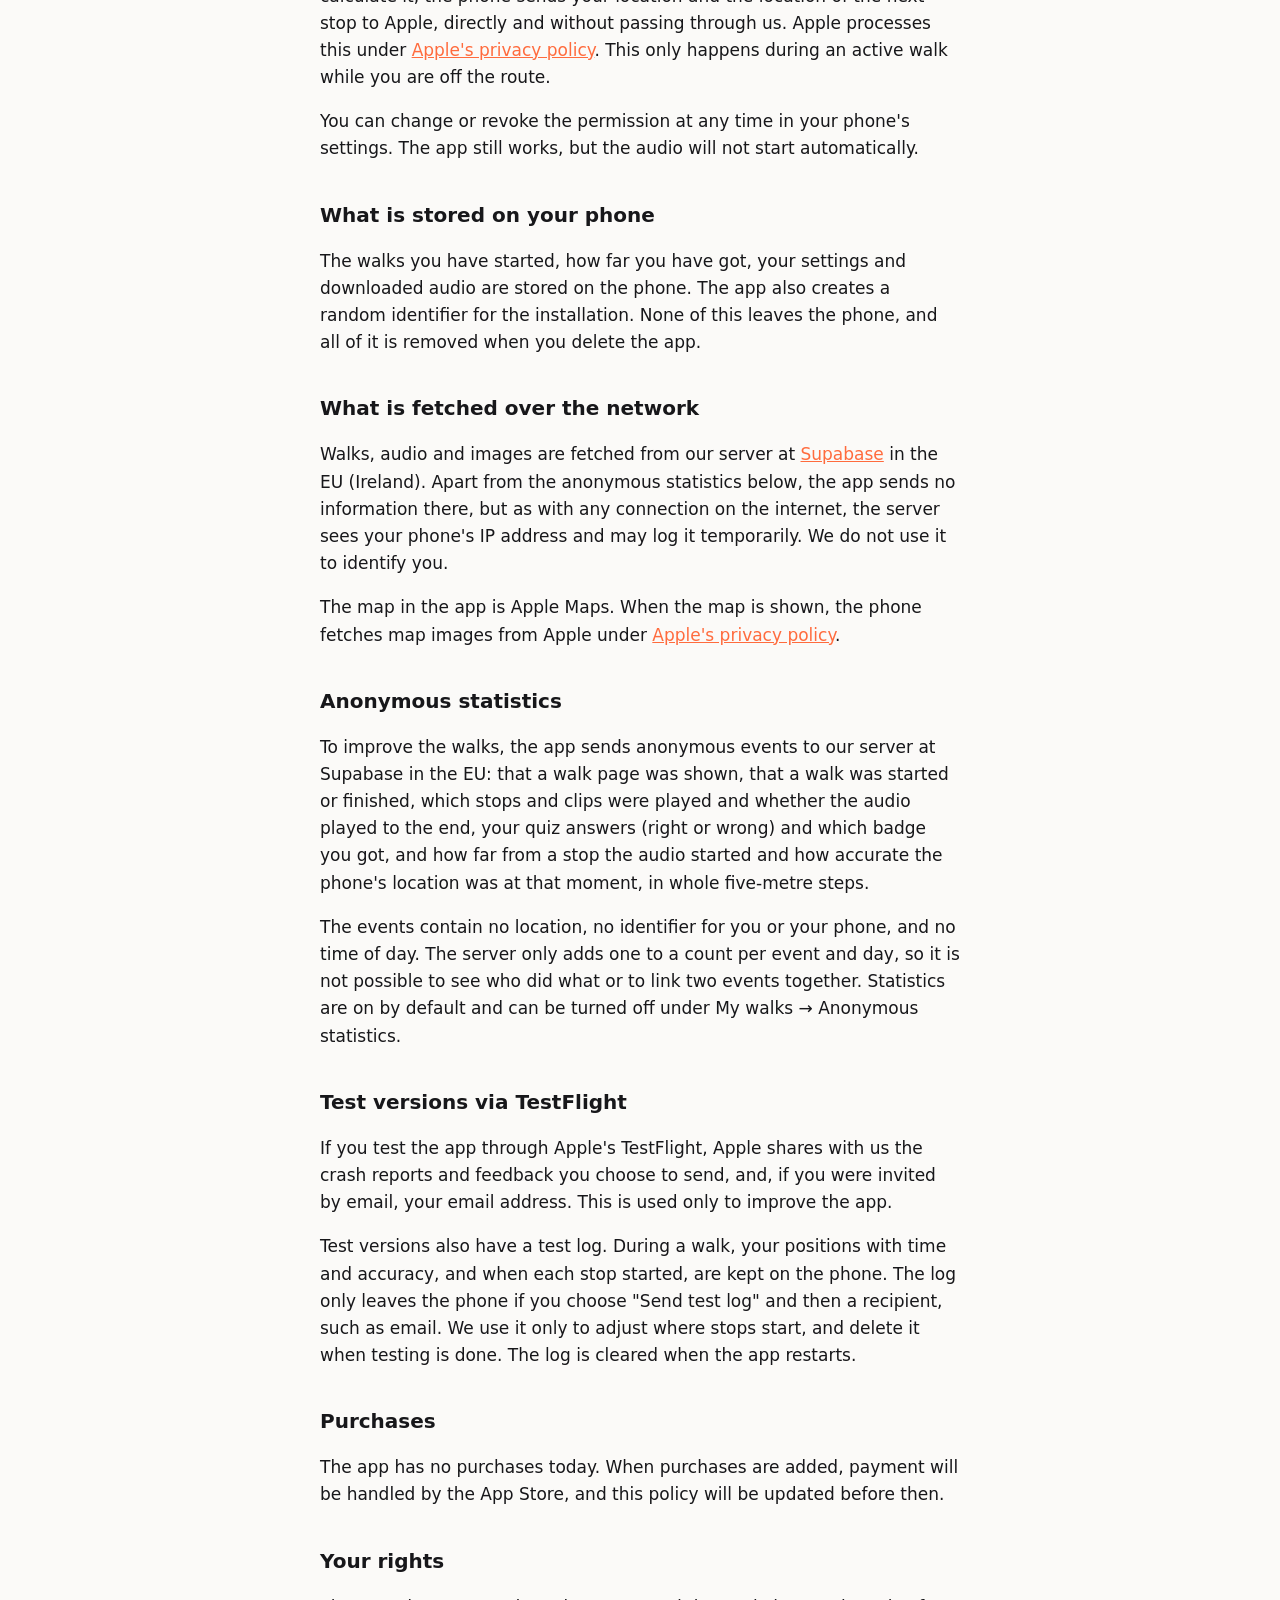
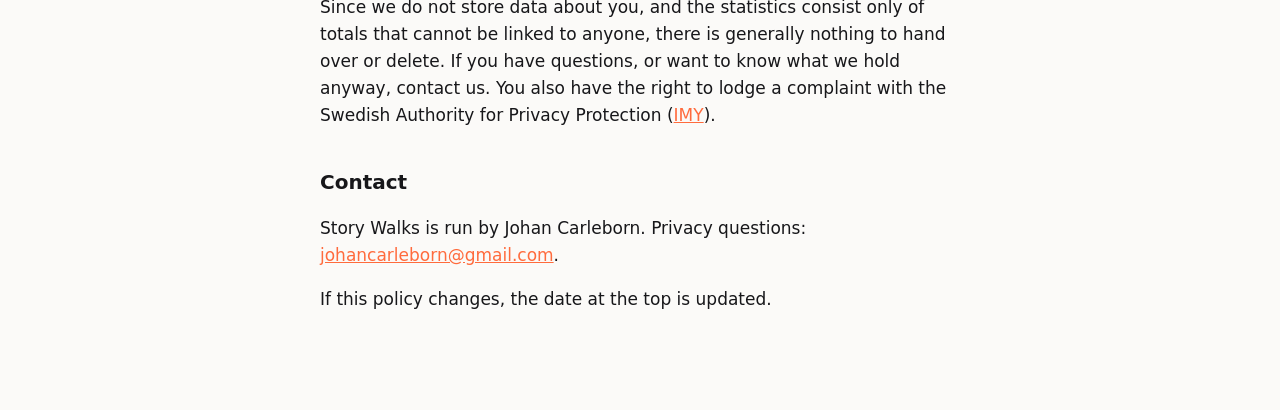
==== commit 3780df24: "Anonym statistik Co-Authored-By: Claude Opus 5.5 <noreply@anthropic.com>" ====
--- a/integritet/index.html
+++ b/integritet/index.html
@@ -14,7 +14,7 @@
 <p class="datum">Story Walks · gäller från 30 oktober 2026</p>
 <p class="sprak"><a href="#en">In English</a></p>
 
-<p>Story Walks är en app med ljudpromenader. Den är byggd för att fungera utan att veta vem du är: det finns inga konton, ingen inloggning, ingen reklam och ingen spårning.</p>
+<p>Story Walks är en app med ljudpromenader. Den är byggd för att fungera utan att veta vem du är: det finns inga konton, ingen inloggning, ingen reklam och ingen spårning. Det enda appen skickar om hur den används är anonym statistik, som du kan stänga av.</p>
 
 <h2>Din position</h2>
 <p>Under en pågående promenad använder appen telefonens position för att starta ljudet när du når ett stopp. Om du tillåter det sker det även med skärmen släckt. Positionen behandlas i telefonen. Den skickas aldrig till oss och sparas inte, med ett undantag i testversionerna som beskrivs nedan.</p>
@@ -25,8 +25,12 @@
 <p>Vilka promenader du har påbörjat, hur långt du har kommit, dina inställningar och nedladdat ljud sparas i telefonen. Appen skapar också ett slumpat id för installationen. Ingenting av detta lämnar telefonen, och allt försvinner när du tar bort appen.</p>
 
 <h2>Det som hämtas över nätet</h2>
-<p>Promenaderna, ljudet och bilderna hämtas från vår server hos <a href="https://supabase.com/privacy">Supabase</a> i EU (Irland). Appen skickar ingen information om dig dit, men som vid alla anslutningar på internet ser servern telefonens IP-adress och kan logga den tillfälligt. Vi använder den inte för att identifiera dig.</p>
+<p>Promenaderna, ljudet och bilderna hämtas från vår server hos <a href="https://supabase.com/privacy">Supabase</a> i EU (Irland). Utöver den anonyma statistiken nedan skickar appen ingen information dit, men som vid alla anslutningar på internet ser servern telefonens IP-adress och kan logga den tillfälligt. Vi använder den inte för att identifiera dig.</p>
 <p>Kartan i appen kommer från Apple Maps. När kartan visas hämtar telefonen kartbilder från Apple enligt <a href="https://www.apple.com/legal/privacy/">Apples integritetspolicy</a>.</p>
+
+<h2>Anonym statistik</h2>
+<p>För att kunna förbättra promenaderna skickar appen anonyma händelser till vår server hos Supabase i EU: att en promenadsida visats, att en promenad startats eller gåtts klart, vilka stopp och klipp som spelats och om ljudet spelats klart, svaren på frågesporten (rätt eller fel) och vilket märke du fick, samt hur långt från ett stopp ljudet startade och hur noggrann telefonens position var då, i hela femmetersklasser.</p>
+<p>Händelserna innehåller ingen position, inget id för dig eller telefonen och ingen tidpunkt. Servern räknar bara upp en siffra per händelse och dag, så det går inte att se vem som gjort vad eller koppla ihop två händelser. Statistiken är på från början och stängs av under Mina promenader → Anonym statistik.</p>
 
 <h2>Testversioner via TestFlight</h2>
 <p>Testar du appen genom Apples TestFlight får vi från Apple de kraschrapporter och den feedback du själv väljer att skicka, och, om du blivit inbjuden via e-post, din e-postadress. Det används bara för att förbättra appen.</p>
@@ -36,7 +40,7 @@
 <p>Appen har inga köp i dag. När köp läggs till hanteras betalningen av App Store, och policyn uppdateras innan dess.</p>
 
 <h2>Dina rättigheter</h2>
-<p>Eftersom vi inte sparar uppgifter om dig finns det i regel inget att lämna ut eller radera. Har du frågor, eller vill du ändå veta vad som finns, kontakta oss. Du har också rätt att klaga hos <a href="https://www.imy.se">Integritetsskyddsmyndigheten</a>.</p>
+<p>Eftersom vi inte sparar uppgifter om dig, och statistiken bara består av summor som inte går att koppla till någon, finns det i regel inget att lämna ut eller radera. Har du frågor, eller vill du ändå veta vad som finns, kontakta oss. Du har också rätt att klaga hos <a href="https://www.imy.se">Integritetsskyddsmyndigheten</a>.</p>
 
 <h2>Kontakt</h2>
 <p>Story Walks drivs av Johan Carleborn. Frågor om integritet: <a href="mailto:johancarleborn@gmail.com">johancarleborn@gmail.com</a>.</p>
@@ -50,7 +54,7 @@
 <p class="datum">Story Walks · effective 30 October 2026</p>
 <p class="sprak"><a href="#sv">På svenska</a></p>
 
-<p>Story Walks is an app with audio walks. It is built to work without knowing who you are: there are no accounts, no sign-in, no ads and no tracking.</p>
+<p>Story Walks is an app with audio walks. It is built to work without knowing who you are: there are no accounts, no sign-in, no ads and no tracking. The only thing the app sends about how it is used is anonymous statistics, which you can turn off.</p>
 
 <h2>Your location</h2>
 <p>During an active walk, the app uses your phone's location to start the audio when you reach a stop. If you allow it, this also happens with the screen off. Your location is processed on the phone. It is never sent to us and is not stored, with one exception in test versions described below.</p>
@@ -61,8 +65,12 @@
 <p>The walks you have started, how far you have got, your settings and downloaded audio are stored on the phone. The app also creates a random identifier for the installation. None of this leaves the phone, and all of it is removed when you delete the app.</p>
 
 <h2>What is fetched over the network</h2>
-<p>Walks, audio and images are fetched from our server at <a href="https://supabase.com/privacy">Supabase</a> in the EU (Ireland). The app sends no information about you, but as with any connection on the internet, the server sees your phone's IP address and may log it temporarily. We do not use it to identify you.</p>
+<p>Walks, audio and images are fetched from our server at <a href="https://supabase.com/privacy">Supabase</a> in the EU (Ireland). Apart from the anonymous statistics below, the app sends no information there, but as with any connection on the internet, the server sees your phone's IP address and may log it temporarily. We do not use it to identify you.</p>
 <p>The map in the app is Apple Maps. When the map is shown, the phone fetches map images from Apple under <a href="https://www.apple.com/legal/privacy/">Apple's privacy policy</a>.</p>
+
+<h2>Anonymous statistics</h2>
+<p>To improve the walks, the app sends anonymous events to our server at Supabase in the EU: that a walk page was shown, that a walk was started or finished, which stops and clips were played and whether the audio played to the end, your quiz answers (right or wrong) and which badge you got, and how far from a stop the audio started and how accurate the phone's location was at that moment, in whole five-metre steps.</p>
+<p>The events contain no location, no identifier for you or your phone, and no time of day. The server only adds one to a count per event and day, so it is not possible to see who did what or to link two events together. Statistics are on by default and can be turned off under My walks → Anonymous statistics.</p>
 
 <h2>Test versions via TestFlight</h2>
 <p>If you test the app through Apple's TestFlight, Apple shares with us the crash reports and feedback you choose to send, and, if you were invited by email, your email address. This is used only to improve the app.</p>
@@ -72,7 +80,7 @@
 <p>The app has no purchases today. When purchases are added, payment will be handled by the App Store, and this policy will be updated before then.</p>
 
 <h2>Your rights</h2>
-<p>Since we do not store data about you, there is generally nothing to hand over or delete. If you have questions, or want to know what we hold anyway, contact us. You also have the right to lodge a complaint with the Swedish Authority for Privacy Protection (<a href="https://www.imy.se/en/">IMY</a>).</p>
+<p>Since we do not store data about you, and the statistics consist only of totals that cannot be linked to anyone, there is generally nothing to hand over or delete. If you have questions, or want to know what we hold anyway, contact us. You also have the right to lodge a complaint with the Swedish Authority for Privacy Protection (<a href="https://www.imy.se/en/">IMY</a>).</p>
 
 <h2>Contact</h2>
 <p>Story Walks is run by Johan Carleborn. Privacy questions: <a href="mailto:johancarleborn@gmail.com">johancarleborn@gmail.com</a>.</p>
